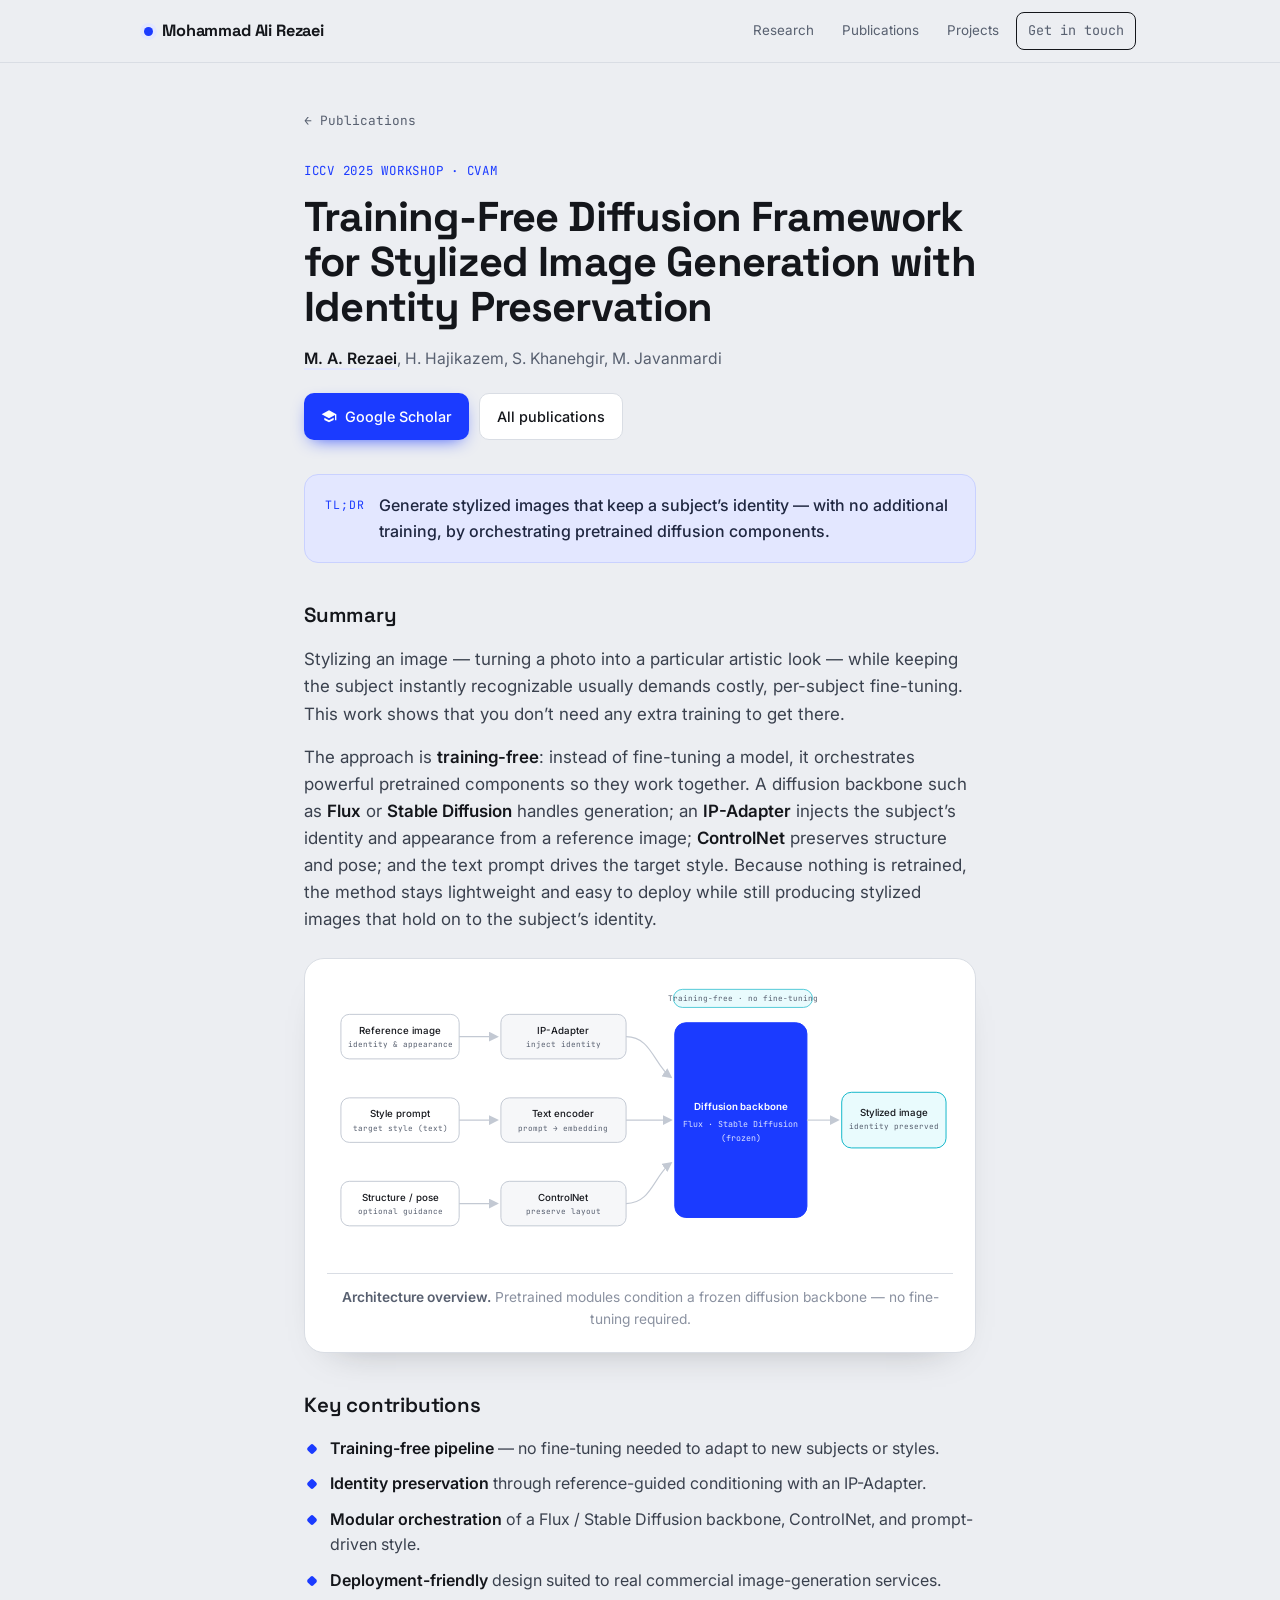
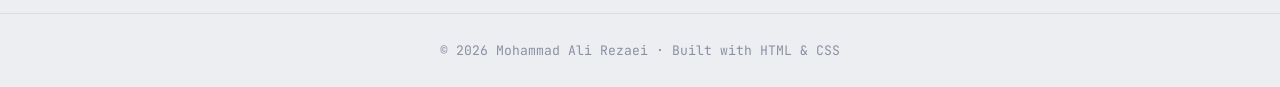
==== pub-diffusion.html @ f51b1225 "Initial portfolio site" ====
<!DOCTYPE html>
<html lang="en">
<head>
<meta charset="UTF-8">
<meta name="viewport" content="width=device-width, initial-scale=1.0">
<title>Training-Free Diffusion Framework — Mohammad Ali Rezaei</title>
<meta name="description" content="Summary and architecture of 'Training-Free Diffusion Framework for Stylized Image Generation with Identity Preservation' — ICCV 2025 Workshop (CVAM).">
<link rel="preconnect" href="https://fonts.googleapis.com">
<link rel="preconnect" href="https://fonts.gstatic.com" crossorigin>
<link href="https://fonts.googleapis.com/css2?family=Space+Grotesk:wght@400;500;600;700&family=Inter:wght@400;500;600&family=JetBrains+Mono:wght@400;500&display=swap" rel="stylesheet">
<link rel="stylesheet" href="styles.css">
</head>
<body>

<nav class="nav">
  <div class="wrap nav-inner">
    <a class="brand" href="index.html#top"><span class="dot"></span>Mohammad Ali Rezaei</a>
    <div class="nav-links">
      <a href="index.html#research">Research</a>
      <a href="index.html#publications">Publications</a>
      <a href="index.html#projects">Projects</a>
      <a class="nav-cta" href="index.html#contact">Get in touch</a>
    </div>
  </div>
</nav>

<article class="article">
  <a class="back" href="index.html#publications">← Publications</a>

  <div class="art-venue">ICCV 2025 Workshop · CVAM</div>
  <h1 class="art-title">Training-Free Diffusion Framework for Stylized Image Generation with Identity Preservation</h1>
  <p class="art-authors"><span class="me">M. A. Rezaei</span>, H. Hajikazem, S. Khanehgir, M. Javanmardi</p>

  <div class="art-actions">
    <a class="btn btn-primary" href="https://scholar.google.com/citations?user=HQL6znQAAAAJ&hl=en" target="_blank" rel="noopener">
      <svg viewBox="0 0 24 24" fill="currentColor"><path d="M12 2 1 8l11 6 9-4.9V17h2V8L12 2zM5 13.18v3.2L12 20l7-3.62v-3.2L12 17l-7-3.82z"/></svg>
      Google Scholar
    </a>
    <a class="btn btn-ghost" href="index.html#publications">All publications</a>
  </div>

  <div class="tldr reveal">
    <span class="k">TL;DR</span>
    <p>Generate stylized images that keep a subject’s identity — with no additional training, by orchestrating pretrained diffusion components.</p>
  </div>

  <h2 class="art-h">Summary</h2>
  <p class="body">Stylizing an image — turning a photo into a particular artistic look — while keeping the subject instantly recognizable usually demands costly, per-subject fine-tuning. This work shows that you don’t need any extra training to get there.</p>
  <p class="body">The approach is <b>training-free</b>: instead of fine-tuning a model, it orchestrates powerful pretrained components so they work together. A diffusion backbone such as <b>Flux</b> or <b>Stable Diffusion</b> handles generation; an <b>IP-Adapter</b> injects the subject’s identity and appearance from a reference image; <b>ControlNet</b> preserves structure and pose; and the text prompt drives the target style. Because nothing is retrained, the method stays lightweight and easy to deploy while still producing stylized images that hold on to the subject’s identity.</p>

  <!-- To use the REAL figure from your paper instead of this schematic:
       1) save your figure as  fig-diffusion.png  next to this file,
       2) replace the whole <figure>…</figure> block below with:
          <figure class="fig"><img src="fig-diffusion.png" alt="Proposed architecture"><figcaption>Proposed architecture.</figcaption></figure> -->
  <figure class="fig reveal">
    <svg viewBox="0 0 900 400" role="img" aria-label="Architecture overview: reference image and prompt are conditioned via IP-Adapter, ControlNet and a text encoder into a frozen diffusion backbone that produces a stylized, identity-preserved image">
      <defs>
        <marker id="ah" markerWidth="9" markerHeight="9" refX="7" refY="4.5" orient="auto"><path class="d-arrow" d="M0 0 L9 4.5 L0 9 Z"/></marker>
      </defs>

      <rect x="498" y="12" width="200" height="26" rx="13" fill="#E9FBFD" stroke="#10B6C9"/>
      <text class="d-t-sm" x="598" y="29" text-anchor="middle" fill="#0C7E8C">Training-free · no fine-tuning</text>

      <!-- inputs -->
      <rect class="d-in" x="20" y="48" width="170" height="64" rx="12"/>
      <text class="d-t" x="105" y="76" text-anchor="middle">Reference image</text>
      <text class="d-t-sm" x="105" y="95" text-anchor="middle">identity &amp; appearance</text>

      <rect class="d-in" x="20" y="168" width="170" height="64" rx="12"/>
      <text class="d-t" x="105" y="196" text-anchor="middle">Style prompt</text>
      <text class="d-t-sm" x="105" y="215" text-anchor="middle">target style (text)</text>

      <rect class="d-in" x="20" y="288" width="170" height="64" rx="12"/>
      <text class="d-t" x="105" y="316" text-anchor="middle">Structure / pose</text>
      <text class="d-t-sm" x="105" y="335" text-anchor="middle">optional guidance</text>

      <!-- conditioning modules -->
      <rect class="d-box" x="250" y="48" width="180" height="64" rx="12"/>
      <text class="d-t" x="340" y="76" text-anchor="middle">IP-Adapter</text>
      <text class="d-t-sm" x="340" y="95" text-anchor="middle">inject identity</text>

      <rect class="d-box" x="250" y="168" width="180" height="64" rx="12"/>
      <text class="d-t" x="340" y="196" text-anchor="middle">Text encoder</text>
      <text class="d-t-sm" x="340" y="215" text-anchor="middle">prompt → embedding</text>

      <rect class="d-box" x="250" y="288" width="180" height="64" rx="12"/>
      <text class="d-t" x="340" y="316" text-anchor="middle">ControlNet</text>
      <text class="d-t-sm" x="340" y="335" text-anchor="middle">preserve layout</text>

      <!-- core -->
      <rect class="d-core" x="500" y="60" width="190" height="280" rx="16"/>
      <text class="d-t-w" x="595" y="186" text-anchor="middle" font-size="16">Diffusion backbone</text>
      <text x="595" y="210" text-anchor="middle" font-family="JetBrains Mono, monospace" font-size="12" fill="#DCE2FF">Flux · Stable Diffusion</text>
      <text x="595" y="230" text-anchor="middle" font-family="JetBrains Mono, monospace" font-size="12" fill="#DCE2FF">(frozen)</text>

      <!-- output -->
      <rect class="d-out" x="740" y="160" width="150" height="80" rx="14"/>
      <text class="d-t" x="815" y="194" text-anchor="middle">Stylized image</text>
      <text class="d-t-sm" x="815" y="213" text-anchor="middle">identity preserved</text>

      <!-- arrows: input -> module -->
      <path class="d-line" d="M190 80 H244" marker-end="url(#ah)"/>
      <path class="d-line" d="M190 200 H244" marker-end="url(#ah)"/>
      <path class="d-line" d="M190 320 H244" marker-end="url(#ah)"/>
      <!-- arrows: module -> core -->
      <path class="d-line" d="M430 80 C 466 80, 470 120, 494 138" marker-end="url(#ah)"/>
      <path class="d-line" d="M430 200 H494" marker-end="url(#ah)"/>
      <path class="d-line" d="M430 320 C 466 320, 470 280, 494 262" marker-end="url(#ah)"/>
      <!-- arrow: core -> output -->
      <path class="d-line" d="M690 200 H734" marker-end="url(#ah)"/>
    </svg>
    <figcaption><b>Architecture overview.</b> Pretrained modules condition a frozen diffusion backbone — no fine-tuning required.</figcaption>
  </figure>

  <h2 class="art-h">Key contributions</h2>
  <ul class="klist reveal">
    <li><b>Training-free pipeline</b> — no fine-tuning needed to adapt to new subjects or styles.</li>
    <li><b>Identity preservation</b> through reference-guided conditioning with an IP-Adapter.</li>
    <li><b>Modular orchestration</b> of a Flux / Stable Diffusion backbone, ControlNet, and prompt-driven style.</li>
    <li><b>Deployment-friendly</b> design suited to real commercial image-generation services.</li>
  </ul>
</article>

<footer>
  © <span id="yr"></span> Mohammad Ali Rezaei · Built with HTML &amp; CSS
</footer>

<script>
  document.getElementById('yr').textContent = new Date().getFullYear();
  const io = new IntersectionObserver((es)=>{es.forEach(e=>{if(e.isIntersecting){e.target.classList.add('in');io.unobserve(e.target);}})},{threshold:.12});
  document.querySelectorAll('.reveal').forEach(el=>io.observe(el));
</script>
</body>
</html>
---- styles.css ----
/* =========================================================
   Mohammad Ali Rezaei — portfolio shared styles
   ========================================================= */
:root{
  --paper:#ECEEF2;
  --surface:#FFFFFF;
  --surface-2:#F6F7F9;
  --ink:#14161B;
  --ink-2:#191C24;
  --muted:#586070;
  --faint:#8A91A0;
  --line:#D9DDE4;
  --line-strong:#C3C9D3;
  --accent:#1B3BFF;
  --accent-2:#6E86FF;
  --accent-soft:#E3E7FF;
  --cyan:#10B6C9;
  --r:14px;
  --r-lg:20px;
  --maxw:1040px;
  --readw:720px;
  --ease:cubic-bezier(.2,.7,.2,1);
}

*{box-sizing:border-box}
html{scroll-behavior:smooth}
body{
  margin:0;background:var(--paper);color:var(--ink);
  font-family:"Inter",system-ui,-apple-system,sans-serif;
  font-size:16px;line-height:1.6;-webkit-font-smoothing:antialiased;
}
a{color:inherit;text-decoration:none}
img{display:block;max-width:100%}
::selection{background:var(--accent);color:#fff}
.wrap{max-width:var(--maxw);margin:0 auto;padding:0 24px}

/* ---------- nav ---------- */
.nav{
  position:sticky;top:0;z-index:50;
  background:color-mix(in srgb, var(--paper) 82%, transparent);
  backdrop-filter:blur(10px);border-bottom:1px solid var(--line);
}
.nav-inner{display:flex;align-items:center;justify-content:space-between;height:62px;gap:16px}
.brand{font-family:"Space Grotesk",sans-serif;font-weight:700;font-size:1.02rem;letter-spacing:-.01em;display:flex;align-items:center;gap:9px}
.brand .dot{width:9px;height:9px;border-radius:50%;background:var(--accent);box-shadow:0 0 0 4px var(--accent-soft)}
.nav-links{display:flex;gap:6px;align-items:center}
.nav-links a{font-size:.84rem;color:var(--muted);padding:7px 11px;border-radius:8px;transition:color .2s var(--ease),background .2s var(--ease)}
.nav-links a:hover{color:var(--ink);background:var(--surface)}
.nav-cta{font-family:"JetBrains Mono",monospace;font-size:.78rem;border:1px solid var(--ink);border-radius:8px;padding:7px 13px;color:var(--ink);transition:background .2s var(--ease),color .2s var(--ease)}
.nav-cta:hover{background:var(--ink);color:var(--paper)}
@media(max-width:720px){.nav-links a:not(.nav-cta){display:none}}

/* ---------- buttons ---------- */
.btn{display:inline-flex;align-items:center;gap:8px;font-size:.9rem;font-weight:500;border-radius:10px;padding:11px 17px;transition:transform .18s var(--ease),background .2s var(--ease),box-shadow .2s var(--ease),border-color .2s var(--ease);cursor:pointer}
.btn-primary{background:var(--accent);color:#fff;box-shadow:0 6px 18px -8px var(--accent)}
.btn-primary:hover{transform:translateY(-2px);box-shadow:0 12px 24px -10px var(--accent)}
.btn-ghost{background:var(--surface);border:1px solid var(--line);color:var(--ink)}
.btn-ghost:hover{border-color:var(--ink);transform:translateY(-2px)}
.btn svg{width:16px;height:16px}

/* ---------- hero ---------- */
.hero{padding:64px 0 26px}
.hero-grid{display:grid;grid-template-columns:1.15fr .85fr;gap:54px;align-items:center}
@media(max-width:820px){.hero-grid{grid-template-columns:1fr;gap:34px}}
.eyebrow{font-family:"JetBrains Mono",monospace;font-size:.76rem;letter-spacing:.16em;text-transform:uppercase;color:var(--accent);display:flex;align-items:center;gap:10px;margin-bottom:22px}
.eyebrow::before{content:"";width:26px;height:1px;background:var(--accent)}
.hero h1{font-family:"Space Grotesk",sans-serif;font-weight:700;font-size:clamp(2.7rem,6.4vw,4.4rem);line-height:.98;letter-spacing:-.03em;margin:0 0 18px}
.hero .lede{font-size:clamp(1.05rem,2.1vw,1.24rem);color:var(--muted);max-width:40ch;margin:0 0 26px;line-height:1.45}
.hero .lede b{color:var(--ink);font-weight:600}
.tags{display:flex;flex-wrap:wrap;gap:8px;margin-bottom:30px}
.tag{font-family:"JetBrains Mono",monospace;font-size:.74rem;background:var(--surface);border:1px solid var(--line);border-radius:100px;padding:5px 12px;color:var(--muted)}
.hero-cta{display:flex;flex-wrap:wrap;gap:10px;align-items:center}

/* photo */
.photo-wrap{position:relative;width:min(360px,86vw);margin-inline:auto}
.photo-wrap::before{content:"";position:absolute;inset:0;transform:translate(16px,16px);border:1.5px solid var(--accent);border-radius:var(--r-lg);z-index:0}
.photo{position:relative;z-index:1;aspect-ratio:4/4.7;width:100%;object-fit:cover;object-position:50% 12%;border-radius:var(--r-lg);border:1px solid var(--line-strong);box-shadow:0 26px 50px -28px rgba(20,22,27,.5)}
.photo-cap{position:absolute;z-index:2;left:14px;bottom:14px;font-family:"JetBrains Mono",monospace;font-size:.72rem;color:#fff;background:rgba(20,22,27,.62);backdrop-filter:blur(6px);padding:5px 11px;border-radius:100px}

/* ---------- focus band (dark) ---------- */
.band{background:var(--ink-2);color:var(--paper)}
.band-inner{padding:46px 0;display:grid;grid-template-columns:auto 1fr;gap:32px;align-items:center}
@media(max-width:760px){.band-inner{grid-template-columns:1fr;gap:18px}}
.band-label{font-family:"JetBrains Mono",monospace;font-size:.74rem;letter-spacing:.16em;text-transform:uppercase;color:var(--accent-2);display:flex;align-items:center;gap:9px;white-space:nowrap}
.band-label .live{width:8px;height:8px;border-radius:50%;background:var(--cyan);box-shadow:0 0 0 0 var(--cyan);animation:beacon 2.2s var(--ease) infinite}
@keyframes beacon{0%{box-shadow:0 0 0 0 rgba(16,182,201,.6)}70%{box-shadow:0 0 0 10px rgba(16,182,201,0)}100%{box-shadow:0 0 0 0 rgba(16,182,201,0)}}
.band h2{font-family:"Space Grotesk",sans-serif;font-weight:600;font-size:clamp(1.3rem,2.7vw,1.7rem);letter-spacing:-.02em;margin:0 0 10px;color:#fff;line-height:1.2}
.band p{color:#AEB5C2;max-width:62ch;margin:0 0 16px;font-size:1rem}
.band p b{color:#fff;font-weight:600}
.chips-dark{display:flex;flex-wrap:wrap;gap:8px}
.chip-dark{font-family:"JetBrains Mono",monospace;font-size:.74rem;border:1px solid #343845;border-radius:8px;padding:5px 11px;color:#C6CCD8}

/* ---------- sections ---------- */
section{padding:54px 0;border-top:1px solid var(--line)}
.band{border-top:0;padding:0}
.sec-head{display:flex;align-items:baseline;gap:14px;margin-bottom:34px}
.sec-no{font-family:"JetBrains Mono",monospace;font-size:.8rem;color:var(--accent);padding-top:4px}
.sec-head h2{font-family:"Space Grotesk",sans-serif;font-weight:600;font-size:clamp(1.5rem,3.4vw,2rem);letter-spacing:-.02em;margin:0}
.prose{max-width:64ch;color:var(--muted);font-size:1.06rem}
.prose b{color:var(--ink);font-weight:600}

/* ---------- publications ---------- */
.pub{background:var(--surface);border:1px solid var(--line);border-radius:var(--r);padding:22px 24px;margin-bottom:14px;transition:transform .2s var(--ease),box-shadow .2s var(--ease),border-color .2s var(--ease);display:block}
.pub:hover{transform:translateY(-3px);box-shadow:0 18px 36px -22px rgba(20,22,27,.45);border-color:var(--line-strong)}
.pub .ptitle{font-family:"Space Grotesk",sans-serif;font-weight:600;font-size:1.12rem;letter-spacing:-.01em;margin-bottom:7px;line-height:1.25}
.pub .authors{font-size:.92rem;color:var(--muted);margin-bottom:8px}
.pub .authors .me{color:var(--ink);font-weight:600;border-bottom:2px solid var(--accent-soft)}
.venue-row{display:flex;align-items:center;gap:10px;flex-wrap:wrap}
.venue{font-family:"JetBrains Mono",monospace;font-size:.78rem;color:var(--accent)}
.read{font-family:"JetBrains Mono",monospace;font-size:.78rem;color:var(--faint);margin-left:auto;display:inline-flex;align-items:center;gap:6px;transition:color .2s var(--ease),transform .2s var(--ease)}
.pub:hover .read{color:var(--accent);transform:translateX(3px)}

/* ---------- timeline ---------- */
.tl{position:relative;padding-left:26px}
.tl::before{content:"";position:absolute;left:5px;top:6px;bottom:6px;width:2px;background:var(--line)}
.tl-item{position:relative;padding-bottom:30px}
.tl-item:last-child{padding-bottom:0}
.tl-item::before{content:"";position:absolute;left:-25px;top:6px;width:12px;height:12px;border-radius:50%;background:var(--paper);border:2px solid var(--line-strong)}
.tl-item.now::before{background:var(--accent);border-color:var(--accent);box-shadow:0 0 0 5px var(--accent-soft)}
.tl-top{display:flex;flex-wrap:wrap;justify-content:space-between;gap:6px;align-items:baseline}
.tl-role{font-family:"Space Grotesk",sans-serif;font-weight:600;font-size:1.06rem}
.tl-date{font-family:"JetBrains Mono",monospace;font-size:.76rem;color:var(--faint);white-space:nowrap}
.tl-org{font-size:.92rem;color:var(--accent);margin:1px 0 6px}
.tl-desc{font-size:.95rem;color:var(--muted);max-width:66ch}

/* ---------- projects ---------- */
.grp-label{font-family:"JetBrains Mono",monospace;font-size:.74rem;letter-spacing:.14em;text-transform:uppercase;color:var(--faint);margin:0 0 16px}
.grp-label:not(:first-of-type){margin-top:34px}
.proj-grid{display:grid;grid-template-columns:repeat(2,1fr);gap:14px}
@media(max-width:640px){.proj-grid{grid-template-columns:1fr}}
.card{background:var(--surface);border:1px solid var(--line);border-radius:var(--r);padding:20px;transition:transform .2s var(--ease),box-shadow .2s var(--ease),border-color .2s var(--ease);display:flex;flex-direction:column;gap:8px}
.card:hover{transform:translateY(-3px);box-shadow:0 16px 32px -22px rgba(20,22,27,.4);border-color:var(--line-strong)}
.card.feature{border-color:var(--accent);background:linear-gradient(180deg,var(--accent-soft),var(--surface) 60%)}
.ctop{display:flex;justify-content:space-between;align-items:baseline;gap:10px}
.ctitle{font-family:"Space Grotesk",sans-serif;font-weight:600;font-size:1.02rem;letter-spacing:-.01em;line-height:1.25}
.cyear{font-family:"JetBrains Mono",monospace;font-size:.74rem;color:var(--faint);white-space:nowrap}
.cdesc{font-size:.9rem;color:var(--muted);margin:0}
.clink{font-family:"JetBrains Mono",monospace;font-size:.74rem;color:var(--accent);margin-top:auto;display:inline-flex;align-items:center;gap:6px}
.badge{font-family:"JetBrains Mono",monospace;font-size:.66rem;letter-spacing:.06em;text-transform:uppercase;color:var(--accent);background:#fff;border:1px solid var(--accent);border-radius:100px;padding:3px 9px;display:inline-flex;align-items:center;gap:6px;width:fit-content}
.badge .live{width:7px;height:7px;border-radius:50%;background:var(--accent)}
.card-anchor{display:contents}

/* ---------- skills ---------- */
.skills{display:grid;grid-template-columns:repeat(3,1fr);gap:14px}
@media(max-width:720px){.skills{grid-template-columns:1fr}}
.skill-block{background:var(--surface);border:1px solid var(--line);border-radius:var(--r);padding:20px}
.skill-block h3{font-family:"JetBrains Mono",monospace;font-size:.76rem;letter-spacing:.1em;text-transform:uppercase;color:var(--faint);margin:0 0 14px;font-weight:500}
.chips{display:flex;flex-wrap:wrap;gap:7px}
.chip{font-size:.82rem;background:var(--surface-2);border:1px solid var(--line);border-radius:8px;padding:5px 10px;color:var(--ink)}

/* ---------- education ---------- */
.edu-item{padding:18px 0;border-bottom:1px solid var(--line);display:flex;flex-wrap:wrap;justify-content:space-between;gap:8px}
.edu-item:last-child{border-bottom:0;padding-bottom:0}
.edu-deg{font-family:"Space Grotesk",sans-serif;font-weight:600;font-size:1.05rem}
.edu-school{color:var(--accent);font-size:.92rem;margin-top:2px}
.edu-meta{color:var(--muted);font-size:.9rem;margin-top:4px;max-width:62ch}
.edu-date{font-family:"JetBrains Mono",monospace;font-size:.76rem;color:var(--faint);white-space:nowrap}

/* ---------- contact ---------- */
.contact{text-align:center;padding:70px 0 40px}
.contact h2{font-family:"Space Grotesk",sans-serif;font-weight:700;font-size:clamp(2rem,5vw,3rem);letter-spacing:-.02em;margin:0 0 12px}
.contact p{color:var(--muted);max-width:48ch;margin:0 auto 28px}
.links{display:flex;flex-wrap:wrap;gap:12px;justify-content:center}
.link{display:inline-flex;align-items:center;gap:9px;font-size:.9rem;font-weight:500;background:var(--surface);border:1px solid var(--line);border-radius:10px;padding:11px 16px;transition:transform .18s var(--ease),border-color .2s var(--ease)}
.link:hover{transform:translateY(-2px);border-color:var(--ink)}
.link svg{width:17px;height:17px}

footer{border-top:1px solid var(--line);padding:26px 0;color:var(--faint);font-size:.82rem;font-family:"JetBrains Mono",monospace;text-align:center}

/* =========================================================
   Article / detail pages
   ========================================================= */
.article{max-width:var(--readw);margin:0 auto;padding:44px 24px 20px}
.back{font-family:"JetBrains Mono",monospace;font-size:.8rem;color:var(--muted);display:inline-flex;align-items:center;gap:8px;margin-bottom:30px;transition:color .2s var(--ease),gap .2s var(--ease)}
.back:hover{color:var(--accent);gap:11px}
.art-venue{font-family:"JetBrains Mono",monospace;font-size:.78rem;letter-spacing:.06em;color:var(--accent);text-transform:uppercase;margin-bottom:14px}
.art-title{font-family:"Space Grotesk",sans-serif;font-weight:700;font-size:clamp(1.7rem,4.4vw,2.6rem);line-height:1.08;letter-spacing:-.02em;margin:0 0 16px}
.art-authors{font-size:.98rem;color:var(--muted);margin:0 0 22px}
.art-authors .me{color:var(--ink);font-weight:600;border-bottom:2px solid var(--accent-soft)}
.art-actions{display:flex;flex-wrap:wrap;gap:10px;margin-bottom:34px}
.tldr{background:var(--accent-soft);border:1px solid #C9D1FF;border-radius:var(--r);padding:18px 20px;margin:0 0 34px;display:flex;gap:14px;align-items:flex-start}
.tldr .k{font-family:"JetBrains Mono",monospace;font-size:.72rem;letter-spacing:.08em;text-transform:uppercase;color:var(--accent);padding-top:3px;white-space:nowrap}
.tldr p{margin:0;color:#1F2740;font-size:1rem;font-weight:500}
.art-h{font-family:"Space Grotesk",sans-serif;font-weight:600;font-size:1.28rem;letter-spacing:-.01em;margin:36px 0 14px}
.article p.body{font-size:1.06rem;color:#3A414E;margin:0 0 16px}
.article p.body b{color:var(--ink);font-weight:600}
.klist{list-style:none;padding:0;margin:8px 0 0;display:grid;gap:10px}
.klist li{position:relative;padding-left:26px;color:#3A414E;font-size:1rem}
.klist li::before{content:"";position:absolute;left:4px;top:9px;width:8px;height:8px;border-radius:2px;background:var(--accent);transform:rotate(45deg)}
.klist li b{color:var(--ink);font-weight:600}

/* figure */
figure.fig{margin:24px 0 8px;background:var(--surface);border:1px solid var(--line);border-radius:var(--r-lg);padding:22px;box-shadow:0 18px 40px -30px rgba(20,22,27,.4)}
figure.fig svg{width:100%;height:auto;display:block}
figure.fig figcaption{margin-top:14px;font-size:.86rem;color:var(--faint);text-align:center;border-top:1px solid var(--line);padding-top:12px}
figure.fig figcaption b{color:var(--muted);font-weight:600}

/* diagram primitives (used inside SVG via classes) */
.d-box{fill:var(--surface-2);stroke:var(--line-strong);stroke-width:1.4}
.d-core{fill:var(--accent);stroke:var(--accent);stroke-width:1.4}
.d-in{fill:#fff;stroke:var(--line-strong);stroke-width:1.4}
.d-out{fill:#E9FBFD;stroke:var(--cyan);stroke-width:1.4}
.d-t{font-family:"Inter",sans-serif;font-size:14px;fill:var(--ink);font-weight:500}
.d-t-sm{font-family:"JetBrains Mono",monospace;font-size:11px;fill:var(--muted)}
.d-t-w{font-family:"Inter",sans-serif;font-size:14px;fill:#fff;font-weight:600}
.d-line{fill:none;stroke:var(--line-strong);stroke-width:1.6}
.d-arrow{fill:var(--line-strong)}

/* ---------- shared utils ---------- */
:focus-visible{outline:2px solid var(--accent);outline-offset:3px;border-radius:4px}
.reveal{opacity:0;transform:translateY(14px);transition:opacity .6s var(--ease),transform .6s var(--ease)}
.reveal.in{opacity:1;transform:none}
@media(prefers-reduced-motion:reduce){
  *{animation:none!important;transition:none!important;scroll-behavior:auto!important}
  .reveal{opacity:1;transform:none}
}
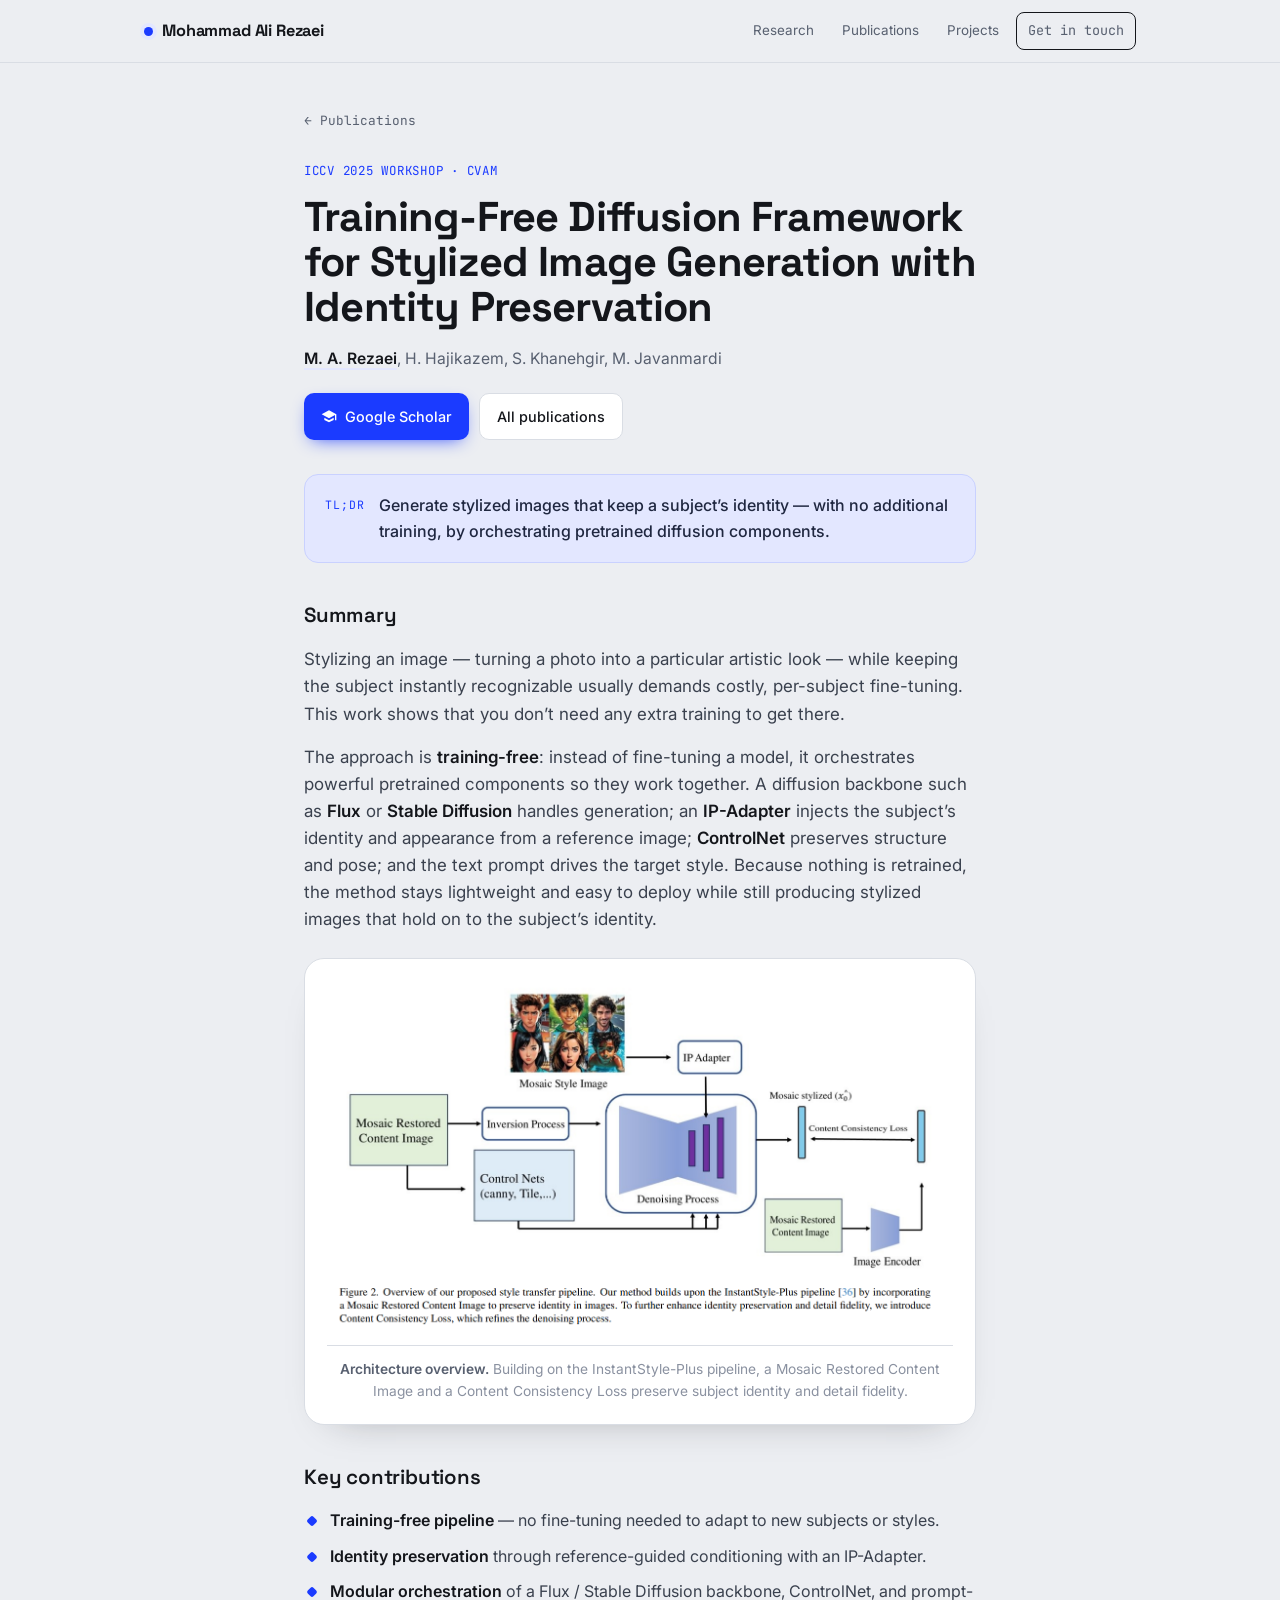
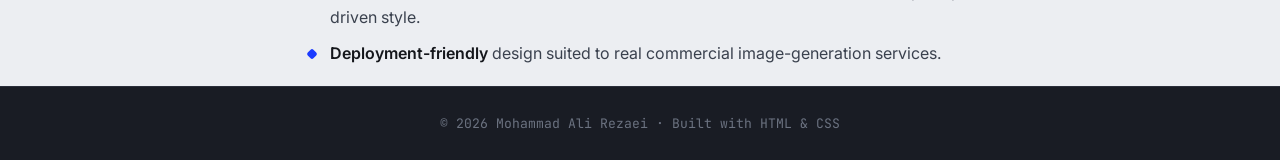
==== commit 92ead45f: "some issues" ====
--- a/pub-diffusion.html
+++ b/pub-diffusion.html
@@ -48,68 +48,9 @@
   <p class="body">Stylizing an image — turning a photo into a particular artistic look — while keeping the subject instantly recognizable usually demands costly, per-subject fine-tuning. This work shows that you don’t need any extra training to get there.</p>
   <p class="body">The approach is <b>training-free</b>: instead of fine-tuning a model, it orchestrates powerful pretrained components so they work together. A diffusion backbone such as <b>Flux</b> or <b>Stable Diffusion</b> handles generation; an <b>IP-Adapter</b> injects the subject’s identity and appearance from a reference image; <b>ControlNet</b> preserves structure and pose; and the text prompt drives the target style. Because nothing is retrained, the method stays lightweight and easy to deploy while still producing stylized images that hold on to the subject’s identity.</p>
 
-  <!-- To use the REAL figure from your paper instead of this schematic:
-       1) save your figure as  fig-diffusion.png  next to this file,
-       2) replace the whole <figure>…</figure> block below with:
-          <figure class="fig"><img src="fig-diffusion.png" alt="Proposed architecture"><figcaption>Proposed architecture.</figcaption></figure> -->
   <figure class="fig reveal">
-    <svg viewBox="0 0 900 400" role="img" aria-label="Architecture overview: reference image and prompt are conditioned via IP-Adapter, ControlNet and a text encoder into a frozen diffusion backbone that produces a stylized, identity-preserved image">
-      <defs>
-        <marker id="ah" markerWidth="9" markerHeight="9" refX="7" refY="4.5" orient="auto"><path class="d-arrow" d="M0 0 L9 4.5 L0 9 Z"/></marker>
-      </defs>
-
-      <rect x="498" y="12" width="200" height="26" rx="13" fill="#E9FBFD" stroke="#10B6C9"/>
-      <text class="d-t-sm" x="598" y="29" text-anchor="middle" fill="#0C7E8C">Training-free · no fine-tuning</text>
-
-      <!-- inputs -->
-      <rect class="d-in" x="20" y="48" width="170" height="64" rx="12"/>
-      <text class="d-t" x="105" y="76" text-anchor="middle">Reference image</text>
-      <text class="d-t-sm" x="105" y="95" text-anchor="middle">identity &amp; appearance</text>
-
-      <rect class="d-in" x="20" y="168" width="170" height="64" rx="12"/>
-      <text class="d-t" x="105" y="196" text-anchor="middle">Style prompt</text>
-      <text class="d-t-sm" x="105" y="215" text-anchor="middle">target style (text)</text>
-
-      <rect class="d-in" x="20" y="288" width="170" height="64" rx="12"/>
-      <text class="d-t" x="105" y="316" text-anchor="middle">Structure / pose</text>
-      <text class="d-t-sm" x="105" y="335" text-anchor="middle">optional guidance</text>
-
-      <!-- conditioning modules -->
-      <rect class="d-box" x="250" y="48" width="180" height="64" rx="12"/>
-      <text class="d-t" x="340" y="76" text-anchor="middle">IP-Adapter</text>
-      <text class="d-t-sm" x="340" y="95" text-anchor="middle">inject identity</text>
-
-      <rect class="d-box" x="250" y="168" width="180" height="64" rx="12"/>
-      <text class="d-t" x="340" y="196" text-anchor="middle">Text encoder</text>
-      <text class="d-t-sm" x="340" y="215" text-anchor="middle">prompt → embedding</text>
-
-      <rect class="d-box" x="250" y="288" width="180" height="64" rx="12"/>
-      <text class="d-t" x="340" y="316" text-anchor="middle">ControlNet</text>
-      <text class="d-t-sm" x="340" y="335" text-anchor="middle">preserve layout</text>
-
-      <!-- core -->
-      <rect class="d-core" x="500" y="60" width="190" height="280" rx="16"/>
-      <text class="d-t-w" x="595" y="186" text-anchor="middle" font-size="16">Diffusion backbone</text>
-      <text x="595" y="210" text-anchor="middle" font-family="JetBrains Mono, monospace" font-size="12" fill="#DCE2FF">Flux · Stable Diffusion</text>
-      <text x="595" y="230" text-anchor="middle" font-family="JetBrains Mono, monospace" font-size="12" fill="#DCE2FF">(frozen)</text>
-
-      <!-- output -->
-      <rect class="d-out" x="740" y="160" width="150" height="80" rx="14"/>
-      <text class="d-t" x="815" y="194" text-anchor="middle">Stylized image</text>
-      <text class="d-t-sm" x="815" y="213" text-anchor="middle">identity preserved</text>
-
-      <!-- arrows: input -> module -->
-      <path class="d-line" d="M190 80 H244" marker-end="url(#ah)"/>
-      <path class="d-line" d="M190 200 H244" marker-end="url(#ah)"/>
-      <path class="d-line" d="M190 320 H244" marker-end="url(#ah)"/>
-      <!-- arrows: module -> core -->
-      <path class="d-line" d="M430 80 C 466 80, 470 120, 494 138" marker-end="url(#ah)"/>
-      <path class="d-line" d="M430 200 H494" marker-end="url(#ah)"/>
-      <path class="d-line" d="M430 320 C 466 320, 470 280, 494 262" marker-end="url(#ah)"/>
-      <!-- arrow: core -> output -->
-      <path class="d-line" d="M690 200 H734" marker-end="url(#ah)"/>
-    </svg>
-    <figcaption><b>Architecture overview.</b> Pretrained modules condition a frozen diffusion backbone — no fine-tuning required.</figcaption>
+    <img src="fig-diffusion.png" alt="Overview of the proposed style-transfer pipeline: a Mosaic Restored Content Image and a Mosaic Style Image condition a frozen diffusion backbone through an inversion process, ControlNets and an IP-Adapter, with a Content Consistency Loss refining the denoising process.">
+    <figcaption><b>Architecture overview.</b> Building on the InstantStyle-Plus pipeline, a Mosaic Restored Content Image and a Content Consistency Loss preserve subject identity and detail fidelity.</figcaption>
   </figure>
 
   <h2 class="art-h">Key contributions</h2>
--- a/styles.css
+++ b/styles.css
@@ -65,17 +65,21 @@
 .eyebrow{font-family:"JetBrains Mono",monospace;font-size:.76rem;letter-spacing:.16em;text-transform:uppercase;color:var(--accent);display:flex;align-items:center;gap:10px;margin-bottom:22px}
 .eyebrow::before{content:"";width:26px;height:1px;background:var(--accent)}
 .hero h1{font-family:"Space Grotesk",sans-serif;font-weight:700;font-size:clamp(2.7rem,6.4vw,4.4rem);line-height:.98;letter-spacing:-.03em;margin:0 0 18px}
-.hero .lede{font-size:clamp(1.05rem,2.1vw,1.24rem);color:var(--muted);max-width:40ch;margin:0 0 26px;line-height:1.45}
+.hero .lede{font-size:clamp(1.05rem,2.1vw,1.24rem);color:var(--muted);max-width:48ch;margin:0 0 26px;line-height:1.45}
 .hero .lede b{color:var(--ink);font-weight:600}
 .tags{display:flex;flex-wrap:wrap;gap:8px;margin-bottom:30px}
 .tag{font-family:"JetBrains Mono",monospace;font-size:.74rem;background:var(--surface);border:1px solid var(--line);border-radius:100px;padding:5px 12px;color:var(--muted)}
 .hero-cta{display:flex;flex-wrap:wrap;gap:10px;align-items:center}
 
 /* photo */
-.photo-wrap{position:relative;width:min(360px,86vw);margin-inline:auto}
+.photo-wrap{position:relative;width:min(260px,86vw);margin-inline:auto}
 .photo-wrap::before{content:"";position:absolute;inset:0;transform:translate(16px,16px);border:1.5px solid var(--accent);border-radius:var(--r-lg);z-index:0}
-.photo{position:relative;z-index:1;aspect-ratio:4/4.7;width:100%;object-fit:cover;object-position:50% 12%;border-radius:var(--r-lg);border:1px solid var(--line-strong);box-shadow:0 26px 50px -28px rgba(20,22,27,.5)}
+.photo{position:relative;z-index:1;aspect-ratio:4/4.2;width:100%;height:auto;object-fit:cover;object-position:50% 12%;border-radius:var(--r-lg);border:1px solid var(--line-strong);box-shadow:0 26px 50px -28px rgba(20,22,27,.5)}
 .photo-cap{position:absolute;z-index:2;left:14px;bottom:14px;font-family:"JetBrains Mono",monospace;font-size:.72rem;color:#fff;background:rgba(20,22,27,.62);backdrop-filter:blur(6px);padding:5px 11px;border-radius:100px}
+.photo-social{display:flex;justify-content:center;gap:10px;margin-top:18px}
+.photo-social a{display:inline-flex;align-items:center;justify-content:center;width:38px;height:38px;border-radius:10px;background:var(--surface);border:1px solid var(--line);color:var(--muted);transition:transform .18s var(--ease),border-color .2s var(--ease),color .2s var(--ease)}
+.photo-social a:hover{transform:translateY(-2px);border-color:var(--ink);color:var(--ink)}
+.photo-social svg{width:18px;height:18px}
 
 /* ---------- focus band (dark) ---------- */
 .band{background:var(--ink-2);color:var(--paper)}
@@ -155,17 +159,19 @@
 .edu-school{color:var(--accent);font-size:.92rem;margin-top:2px}
 .edu-meta{color:var(--muted);font-size:.9rem;margin-top:4px;max-width:62ch}
 .edu-date{font-family:"JetBrains Mono",monospace;font-size:.76rem;color:var(--faint);white-space:nowrap}
+.tl-org a,.edu-school a{color:inherit;text-decoration:underline;text-decoration-color:var(--accent-soft);text-underline-offset:2px;transition:text-decoration-color .2s var(--ease)}
+.tl-org a:hover,.edu-school a:hover{text-decoration-color:var(--accent)}
 
 /* ---------- contact ---------- */
-.contact{text-align:center;padding:70px 0 40px}
-.contact h2{font-family:"Space Grotesk",sans-serif;font-weight:700;font-size:clamp(2rem,5vw,3rem);letter-spacing:-.02em;margin:0 0 12px}
-.contact p{color:var(--muted);max-width:48ch;margin:0 auto 28px}
+.contact{text-align:center;padding:74px 0 60px;background:var(--ink-2);border-top:0}
+.contact h2{font-family:"Space Grotesk",sans-serif;font-weight:700;font-size:clamp(2rem,5vw,3rem);letter-spacing:-.02em;margin:0 0 12px;color:#fff}
+.contact p{color:#AEB5C2;max-width:48ch;margin:0 auto 28px}
 .links{display:flex;flex-wrap:wrap;gap:12px;justify-content:center}
-.link{display:inline-flex;align-items:center;gap:9px;font-size:.9rem;font-weight:500;background:var(--surface);border:1px solid var(--line);border-radius:10px;padding:11px 16px;transition:transform .18s var(--ease),border-color .2s var(--ease)}
-.link:hover{transform:translateY(-2px);border-color:var(--ink)}
+.link{display:inline-flex;align-items:center;gap:9px;font-size:.9rem;font-weight:500;background:rgba(255,255,255,.04);border:1px solid #343845;border-radius:10px;padding:11px 16px;color:var(--paper);transition:transform .18s var(--ease),border-color .2s var(--ease),background .2s var(--ease)}
+.link:hover{transform:translateY(-2px);border-color:var(--accent-2);background:rgba(255,255,255,.08)}
 .link svg{width:17px;height:17px}
 
-footer{border-top:1px solid var(--line);padding:26px 0;color:var(--faint);font-size:.82rem;font-family:"JetBrains Mono",monospace;text-align:center}
+footer{border-top:1px solid #2A2E3A;background:var(--ink-2);padding:26px 0;color:#6B7280;font-size:.82rem;font-family:"JetBrains Mono",monospace;text-align:center}
 
 /* =========================================================
    Article / detail pages
@@ -192,6 +198,7 @@
 /* figure */
 figure.fig{margin:24px 0 8px;background:var(--surface);border:1px solid var(--line);border-radius:var(--r-lg);padding:22px;box-shadow:0 18px 40px -30px rgba(20,22,27,.4)}
 figure.fig svg{width:100%;height:auto;display:block}
+figure.fig img{width:100%;height:auto;display:block;border-radius:10px}
 figure.fig figcaption{margin-top:14px;font-size:.86rem;color:var(--faint);text-align:center;border-top:1px solid var(--line);padding-top:12px}
 figure.fig figcaption b{color:var(--muted);font-weight:600}
 
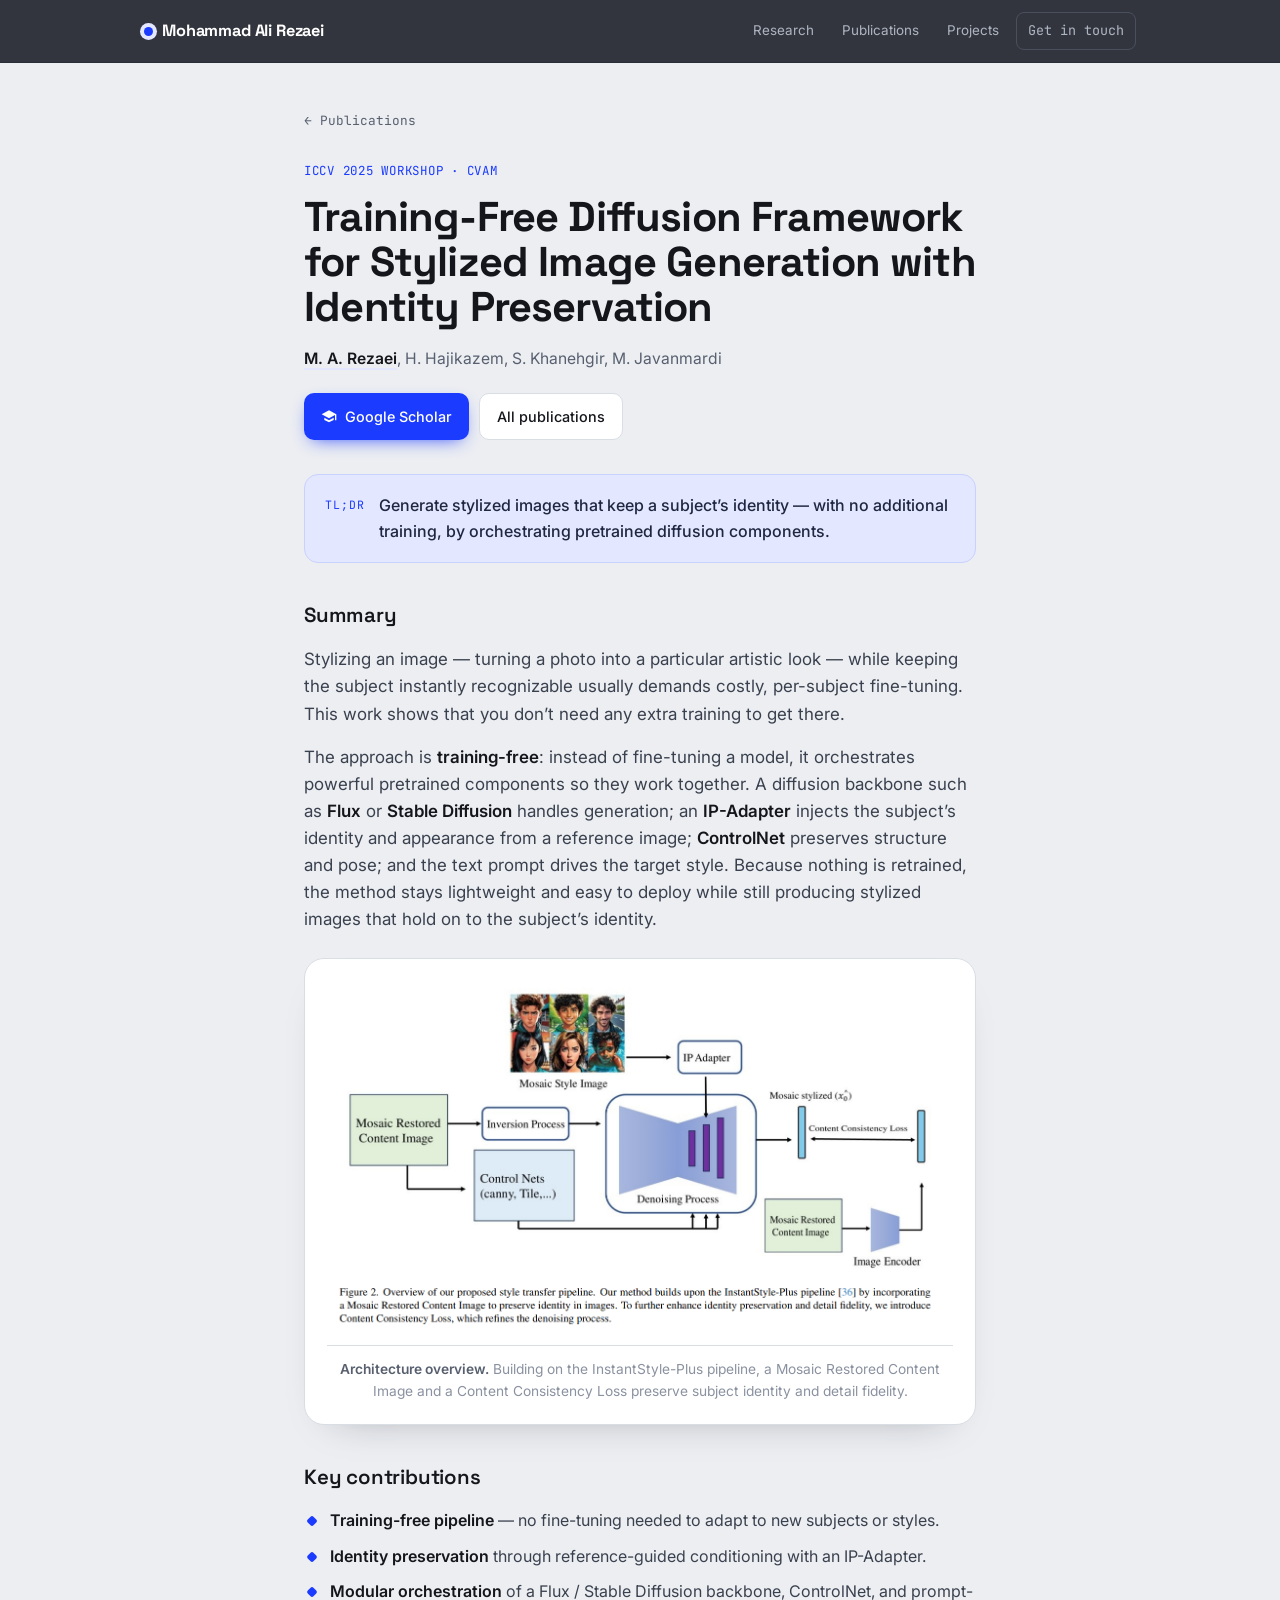
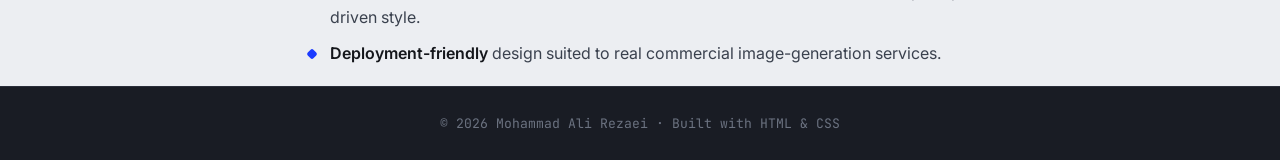
==== commit 2044b356: "Darken nav bar and cache-bust stylesheet - Navy sticky nav (matches the dark band/contact) with ligh" ====
--- a/pub-diffusion.html
+++ b/pub-diffusion.html
@@ -8,7 +8,7 @@
 <link rel="preconnect" href="https://fonts.googleapis.com">
 <link rel="preconnect" href="https://fonts.gstatic.com" crossorigin>
 <link href="https://fonts.googleapis.com/css2?family=Space+Grotesk:wght@400;500;600;700&family=Inter:wght@400;500;600&family=JetBrains+Mono:wght@400;500&display=swap" rel="stylesheet">
-<link rel="stylesheet" href="styles.css">
+<link rel="stylesheet" href="styles.css?v=2">
 </head>
 <body>
 
--- a/styles.css
+++ b/styles.css
@@ -37,17 +37,17 @@
 /* ---------- nav ---------- */
 .nav{
   position:sticky;top:0;z-index:50;
-  background:color-mix(in srgb, var(--paper) 82%, transparent);
-  backdrop-filter:blur(10px);border-bottom:1px solid var(--line);
+  background:color-mix(in srgb, var(--ink-2) 88%, transparent);
+  backdrop-filter:blur(10px);border-bottom:1px solid #2A2E3A;
 }
 .nav-inner{display:flex;align-items:center;justify-content:space-between;height:62px;gap:16px}
-.brand{font-family:"Space Grotesk",sans-serif;font-weight:700;font-size:1.02rem;letter-spacing:-.01em;display:flex;align-items:center;gap:9px}
+.brand{font-family:"Space Grotesk",sans-serif;font-weight:700;font-size:1.02rem;letter-spacing:-.01em;display:flex;align-items:center;gap:9px;color:#fff}
 .brand .dot{width:9px;height:9px;border-radius:50%;background:var(--accent);box-shadow:0 0 0 4px var(--accent-soft)}
 .nav-links{display:flex;gap:6px;align-items:center}
-.nav-links a{font-size:.84rem;color:var(--muted);padding:7px 11px;border-radius:8px;transition:color .2s var(--ease),background .2s var(--ease)}
-.nav-links a:hover{color:var(--ink);background:var(--surface)}
-.nav-cta{font-family:"JetBrains Mono",monospace;font-size:.78rem;border:1px solid var(--ink);border-radius:8px;padding:7px 13px;color:var(--ink);transition:background .2s var(--ease),color .2s var(--ease)}
-.nav-cta:hover{background:var(--ink);color:var(--paper)}
+.nav-links a{font-size:.84rem;color:#AEB5C2;padding:7px 11px;border-radius:8px;transition:color .2s var(--ease),background .2s var(--ease)}
+.nav-links a:hover{color:#fff;background:rgba(255,255,255,.07)}
+.nav-cta{font-family:"JetBrains Mono",monospace;font-size:.78rem;border:1px solid #4A4F5E;border-radius:8px;padding:7px 13px;color:#fff;transition:background .2s var(--ease),color .2s var(--ease)}
+.nav-cta:hover{background:#fff;color:var(--ink)}
 @media(max-width:720px){.nav-links a:not(.nav-cta){display:none}}
 
 /* ---------- buttons ---------- */
